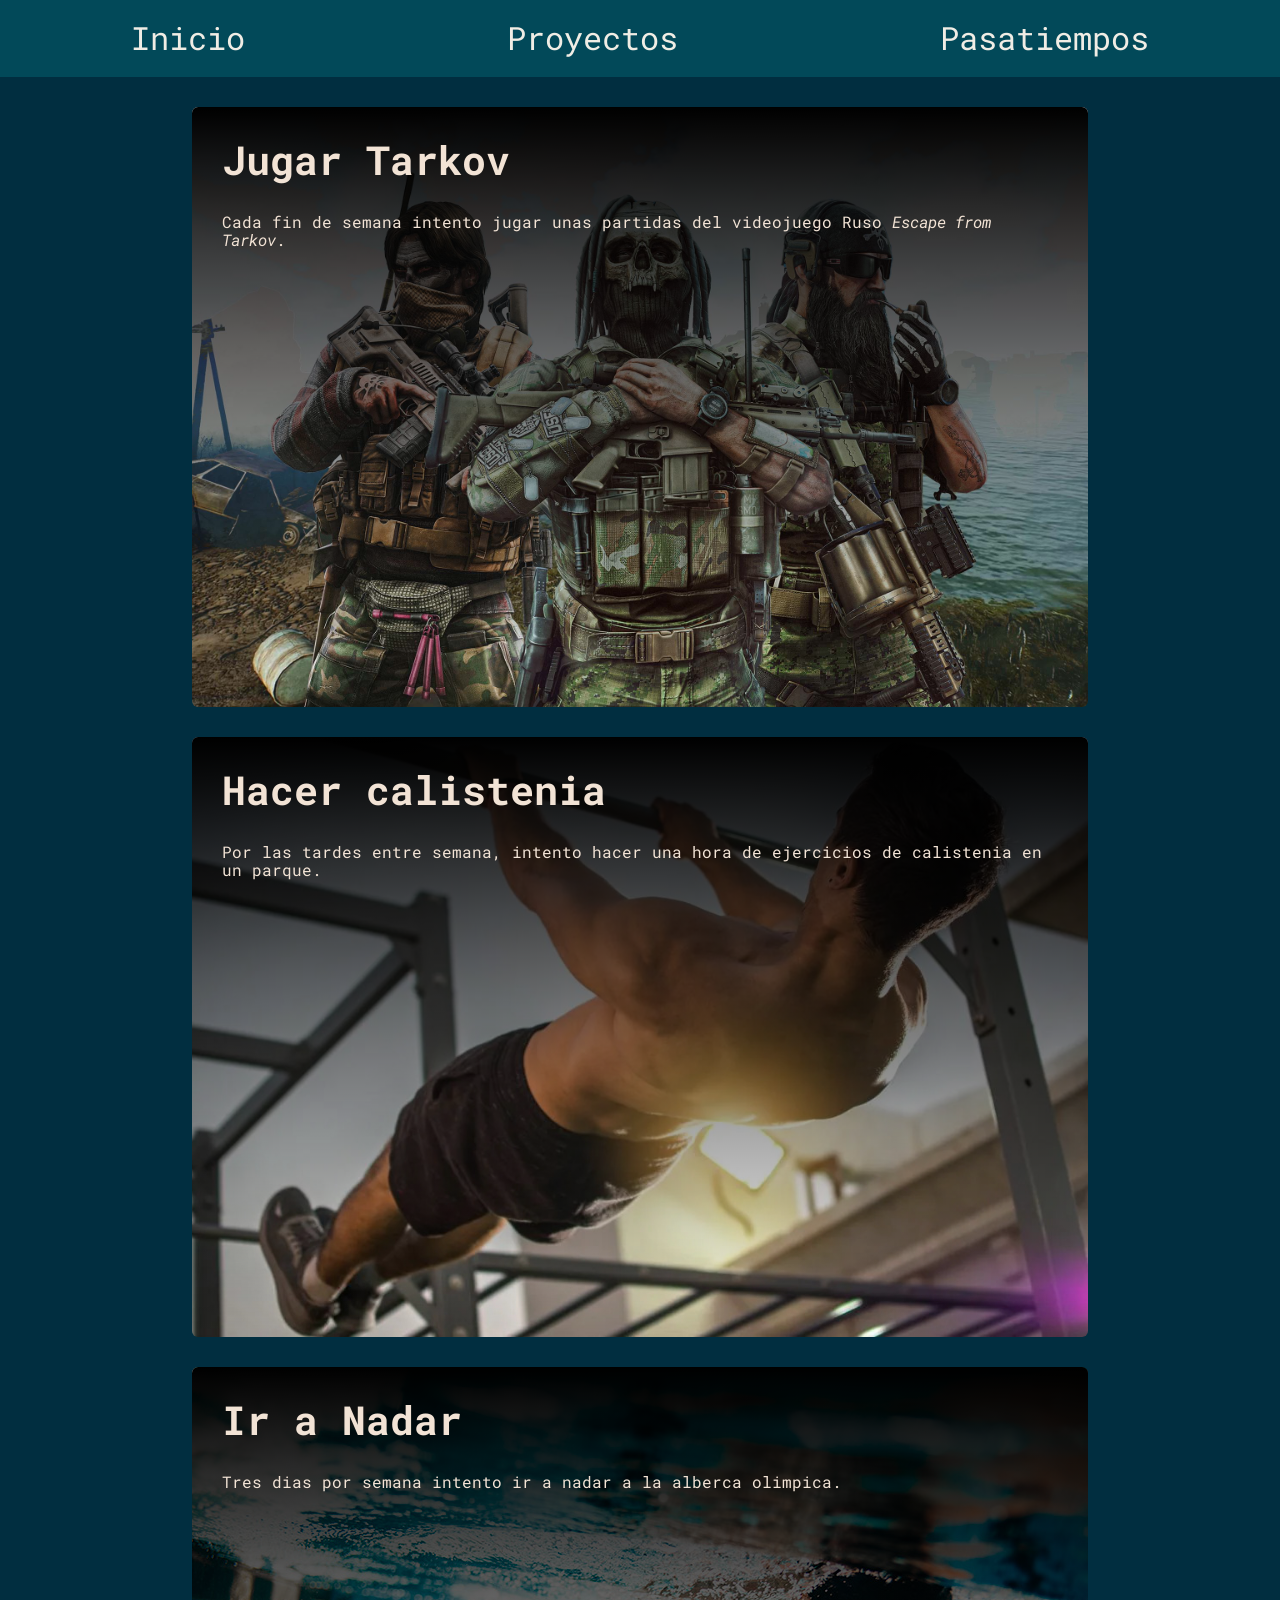
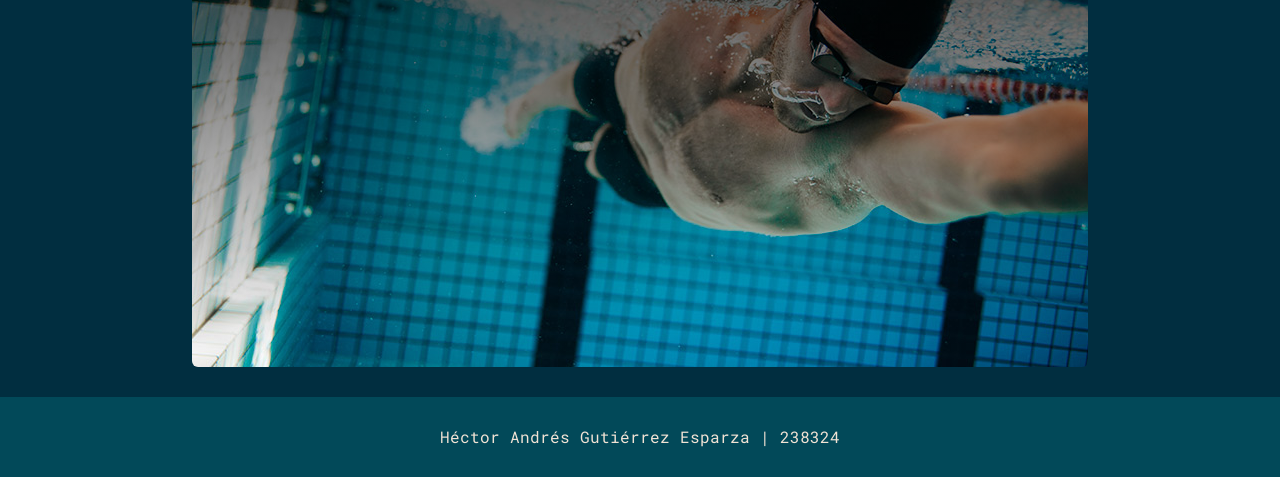
==== pasatiempos.html @ e62ec712 "Version preeliminar" ====
<!DOCTYPE html>
<html lang="en">

<head>
    <meta charset="UTF-8">
    <meta name="viewport" content="width=device-width, initial-scale=1.0">
    <title>Pasatiempos</title>
    <link rel="stylesheet" href="css/normalize.css">
    <link rel="stylesheet" href="css/style.css">
    <link rel="preconnect" href="https://fonts.googleapis.com">
    <link rel="preconnect" href="https://fonts.gstatic.com" crossorigin>
    <link href="https://fonts.googleapis.com/css2?family=Roboto+Mono:ital,wght@0,100..700;1,100..700&display=swap"
        rel="stylesheet">
</head>

<body>
    <header>
        <nav>
            <button  onclick="myFunction()" class="dropbtn"><svg xmlns="http://www.w3.org/2000/svg" viewBox="0 0 448 512"><!--!Font Awesome Free 6.6.0 by @fontawesome - https://fontawesome.com License - https://fontawesome.com/license/free Copyright 2024 Fonticons, Inc.--><path d="M0 96C0 78.3 14.3 64 32 64l384 0c17.7 0 32 14.3 32 32s-14.3 32-32 32L32 128C14.3 128 0 113.7 0 96zM0 256c0-17.7 14.3-32 32-32l384 0c17.7 0 32 14.3 32 32s-14.3 32-32 32L32 288c-17.7 0-32-14.3-32-32zM448 416c0 17.7-14.3 32-32 32L32 448c-17.7 0-32-14.3-32-32s14.3-32 32-32l384 0c17.7 0 32 14.3 32 32z"/></svg></button>
            <ul id="list_nav" class="list_nav">
                <li><a href="index.html">Inicio</a></li>
                <li><a href="proyectos.html">Proyectos</a></li>
                <li><a href="pasatiempos.html">Pasatiempos</a></li>
            </ul>
        </nav>
    </header>
    <main>
        <div class="pasatiempo">
            <div class="image p1"></div>
            <div>
                <h3>Jugar Tarkov</h3>
                <p>Cada fin de semana intento jugar unas partidas del videojuego Ruso <span>Escape from Tarkov</span>.</p>
            </div>
        </div>
        <div class="pasatiempo">
            <div class="image p2"></div>
            <div>
                <h3>Hacer calistenia</h3>
                <p>Por las tardes entre semana, intento hacer una hora de ejercicios de calistenia en un parque.</p>
            </div>
        </div>
        <div class="pasatiempo">
            <div class="image p3"></div>
            <div>
                <h3>Ir a Nadar</h3>
                <p>Tres dias por semana intento ir a nadar a la alberca olimpica.</p>
            </div>
        </div>
        <script src="js/dropDown.js"></script>
    </main>
    <footer>
        <p>
            Héctor Andrés Gutiérrez Esparza | 238324
        </p>
    </footer>
</body>

</html>
---- css/style.css ----
:root {
    --chili_pepper: #9b1b30;
    --biking_red: #77212e;
    --eclipse: #343148;
    --sweet_corn: #f0ead6;
    --coconut_milk: #f0ede5;
    --brown_granite: #615550;
    --quetzal_green: #006e6d;
}

*,
h1 {
    margin: 0;
    padding: 0;
    text-decoration: none;
    box-sizing: border-box;
    list-style: none;
}

html {
    font-size: 16px;
    font-family: "Roboto Mono", monospace;
    font-optical-sizing: auto;
    font-style: normal;
    background-color: #012E40;
    color: #F2E3D5;
}

header {
    background-color: #024959;
}

.dropbtn {
    background-color: #024959;
    color: white;
    padding: 16px 32px;
    font-size: 16px;
    border: none;
    outline: none;
    /* border: solid rgba(255, 255, 255, 0.315); */
    /* border-width: 0 1px 1px 0; */
    cursor: pointer;
    display: none;
}

.dropbtn:focus{
    background-color: #3CA6A6;
}

.dropbtn svg{
    fill: #F2E3D5;
    width: 30px;
}

.list_nav {
    height: inherit;
    display: flex;
    justify-content: space-around;
    align-items: center;
}

.list_nav li {
    list-style: none;
    display: flex;
    justify-content: center;
    align-items: center;
}

.list_nav li a {
    padding: 20px 30px;
}

.list_nav li:hover {
    background-color: #026773;
}

.list_nav a {
    color: var(--coconut_milk);
    font-size: 2rem;
}



.main_content {
    width: 95%;
    display: flex;
    flex-direction: row;
    flex: 1 1 200px;
    /* flex-grow: 1, flex-shrink: 1, flex-basis: 200px */
    border-top: 1px solid #ffffff3a;
    margin: 0 auto;
}

.profile {
    display: flex;
    justify-content: center;
    align-items: center;
    height: 350px;
    padding: 0 30px;
}

.profile_image {
    background-color: #F2E3D5;
    background-image: url("../images/profile.JPG");
    width: 300px;
    aspect-ratio: 1 / 1;
    background-position: center;
    background-repeat: no-repeat;
    background-size: contain;
    border-radius: 50%;
    border: 10px solid #024959;
}

.profile_info {
    height: 80%;
    display: flex;
    flex-flow: column nowrap;
    justify-content: center;
    margin-left: 30px;
}

.profile_info h1 {
    font-size: 3rem;
}

.profile_info h2 {
    font-weight: 300;
}


.profile_info h1,
.profile_info h2 {
    /* height: 50px; */
    /* background-color: #024959; */
    /* padding: 0 30px; */
}

.main_content>div {
    margin: 25px 50px;
    /* height: 800px; */
}

.left_content {
    /* max-width: 600px; */
    position: relative;
}

.left_content::after {
    content: "";
    position: absolute;
    width: 1px;
    background-color: #ffffff3a;
    top: 0;
    bottom: 0;
    right: -50px;
    margin-left: -3px;
}

.middle_divisor {
    width: 1px;
    height: 100%;
    background-color: #ffffff3a;
}

.main_content>div>div {
    /* padding: 30px 0; */
}

.contents {
    /* text-wrap: nowrap; */
}

.contents h3 {
    font-size: 1.5rem;
    margin: 10px 0;
    background-color: #024959;
    padding: 2px 20px;
    border-radius: 6px;
}

.contents>div {
    /* margin-left: 20px; */
}

.contact {
    /* background-color: yellow; */
    /* height: 40px; */
    padding: 2px 20px;
    display: flex;
    align-items: center;
    text-wrap: nowrap;
}

.contact .phone {
    word-spacing: -5px;
}

.svg_container {
    width: 28px;
    height: 28px;
    padding: 4px;
    background-color: #F2E3D5;
    border-radius: 50%;
    margin-right: 10px;
}

.svg_container svg {
    fill: #024959;
    width: 100%;
}

.language {
    padding: 2px 20px;
    display: flex;
    justify-content: space-between;
    align-items: center;
}

.language p {
    /* background-color: #9b1b30; */
    width: 120px;
    margin-right: 15px;
}

.container_languages {
    text-align: right;
    width: 100%;
    background-color: #F2E3D5;
    /* border-radius: px; */
}

.bar {
    background-color: #3CA6A6;
    padding-right: 10px;
    height: 10px;
}

.es {
    width: 100%;
}

.en {
    width: 70%;
}

.contents .list_container {
    padding-left: 40px;
}

.contents li {
    padding: 2px 0;
    position: relative;
    /* font-size: 0.8rem; */
}

.contents li::before {
    content: "";
    /* Puedes insertar cualquier símbolo o carácter aquí */
    /* color: gold; */
    /* Cambia el color del símbolo */
    /* font-size: 1.2em; */
    /* Ajusta el tamaño del símbolo */
    position: absolute;
    /* left: -p; */
    /* Ajusta la posición según tu necesidad */

    border: solid #3CA6A6;
    border-width: 0 3px 3px 0;
    display: inline-block;
    padding: 3px;
    transform: translate(-20px, 6px) rotate(-45deg);
    /* transform: rotate(-45deg); */
    -webkit-transform: translate(-20px, 6px) rotate(-45deg);
    /* -webkit-transform: rotate(-45deg); */
    margin-right: 10px;
}

.list_container p {
    font-weight: bold;
}

.list_container .education {
    margin-bottom: 10px;
}

/* ////////////////////////////////////////////Contenido Derecha */
.right_content>div {
    /* margin-bottom: 30px; */
}

.right_content h3 {
    font-size: 2.5rem;
    margin-bottom: 20px;
}

.aboutme_container {
    margin-bottom: 25px;
}



.aboutme_container h3 {
    /* display: inline-block;
    
    padding: 25px;
    border-radius: 15px 15px 0 0;
    border: solid #024959;
    border-width: 15px 15px 0 15px; */
}

.aboutme_container p {
    /* margin-bottom: 25px; */
    background-color: #024959;
    padding: 25px;
    border-radius: 6px;
    /* text-align: justify;
    line-height: 1;
    word-spacing: 2px;  */
}

.aboutme_container p::first-letter {
    font-size: 2.75rem;
    float: left;
    /* Hace que el texto se ajuste alrededor de la primera letra */
    margin-right: 10px;
    line-height: 0.8;
    /* Ajusta la altura de la línea para que se alinee mejor */
    font-weight: bold;
    /* Opción para hacer la letra más destacada */
}

.eperience_container h3 {
    /* margin-bottom: 20px; */
}

/* The actual timeline (the vertical ruler) */
.timeline {
    position: relative;
    max-width: 1200px;
    margin: 0 auto;
    padding: 30px 0;
}

/* The actual timeline (the vertical ruler) */
.timeline::after {
    content: "";
    position: absolute;
    width: 6px;
    background-color: #F2E3D5;
    top: 0;
    bottom: 0;
    left: 50%;
    margin-left: -3px;
}

/* Container around content */
.container {
    padding: 10px 40px;
    position: relative;
    background-color: inherit;
    width: 50%;
}

/* The circles on the timeline */
.container::after {
    content: "";
    position: absolute;
    width: 25px;
    height: 25px;
    right: -17px;
    background-color: #024959;
    border: 4px solid #F2E3D5;
    top: 15px;
    border-radius: 50%;
    z-index: 1;
}

/* Place the container to the left */
.left {
    left: 0;
}

/* Place the container to the right */
.right {
    left: 50%;
}

/* Add arrows to the left container (pointing right) */
.left::before {
    content: " ";
    height: 0;
    position: absolute;
    top: 22px;
    width: 0;
    z-index: 1;
    right: 30px;
    border: medium solid black;
    border-width: 10px 0 10px 10px;
    border-color: transparent transparent transparent #024959;
}

/* Add arrows to the right container (pointing left) */
.right::before {
    content: " ";
    height: 0;
    position: absolute;
    top: 22px;
    width: 0;
    z-index: 1;
    left: 30px;
    border: medium solid black;
    border-width: 10px 10px 10px 0;
    border-color: transparent #024959 transparent transparent;
}

/* Fix the circle for containers on the right side */
.right::after {
    left: -16px;
}

/* The actual content */
.content {
    padding: 20px 30px;
    background-color: #024959;
    position: relative;
    border-radius: 6px;
}

footer {
    height: 80px;
    background-color: #024959;
    display: flex;
    justify-content: center;
    align-items: center;
}

/* /////////////////////////////////// proyectos */
.Programming_Language {
    width: 20px;
    aspect-ratio: 1/1;
    position: absolute;
    right: 10px;
}

[alt="(Java)"] {
    background-color: #F2E3D5;
    border-radius: 2px;
}

.tab {
    overflow: hidden;
    /* border: 1px solid #F2E3D5; */
    background-color: #3CA6A6;
}

.tab:first-child {
    border-left: 1px solid #026773;
}

.tab button {
    background-color: inherit;
    float: left;
    border: 1px solid #026773;
    /* border-width: 0 1px 0 0; */
    outline: none;
    cursor: pointer;
    padding: 14px 16px;
    transition: 0.3s;
    color: #F2E3D5;
    position: relative;
    padding-right: 40px;
}

.tab button:hover {
    background-color: #024959;
}

.tab button.active {
    background-color: #012E40;
}

.tabcontent {
    display: none;
    padding: 6px 12px;
    /* border: 1px solid #ccc; */
    border-top: none;
}

.tabcontent {
    padding: 30px;
    animation: fadeEffect 1s;
}

@keyframes fadeEffect {
    from {
        opacity: 0;
    }

    to {
        opacity: 1;
    }
}

.slideshow-container {
    max-width: 1000px;
    position: relative;
    margin: 40px auto 0 auto;
    background-color: black;
}

/* Hide the images by default */
.mySlides {
    display: none;
    width: inherit;
    /* Ajusta el ancho según lo que necesites */
    max-height: 600px;
    /* Ajusta la altura según lo que necesites */
    overflow: hidden;
    /* Para que el contenido que sobresalga quede oculto */
    /* background-color: yellow; */
    position: relative;
}

.mySlides img {
    width: 100%;
    max-height: 600px;
    object-fit: contain;
    padding: 40px;
    /* Mantiene la proporción de la imagen sin estirarla */
}

/* Next & previous buttons */
.prev,
.next {
    cursor: pointer;
    position: absolute;
    top: 50%;
    width: auto;
    margin-top: -22px;
    padding: 16px;
    color: #F2E3D5;
    font-weight: bold;
    font-size: 18px;
    transition: 0.6s ease;
    border-radius: 0 3px 3px 0;
    user-select: none;
    background-color: #3CA6A6;
}

/* Position the "next button" to the right */
.next {
    right: 0;
    border-radius: 3px 0 0 3px;
}

/* On hover, add a black background color with a little bit see-through */
.prev:hover,
.next:hover {
    background-color: #024959;
}

/* Number text (1/3 etc) */
.numbertext {
    position: absolute;
    top: 0;
    left: 0;
    padding: 8px 12px;
    color: #F2E3D5;
    background-color: #3CA6A6;
}

.pasatiempo {
    margin: 30px auto;
    width: 70%;
    height: 600px;
    position: relative;
    /* background-color: yellow; */
}

.pasatiempo .image {
    /* background-color: #024959; */
    width: 100%;
    height: 100%;
    /* padding: 30px; */
    border-radius: 6px;
    color: #F2E3D5;
    position: relative;
}

.pasatiempo .image::before {
    content: "";
    position: absolute;
    top: 0;
    left: 0;
    width: 100%;
    height: 100%;
    background: linear-gradient(to bottom, rgb(0, 0, 0), rgba(0, 0, 0, 0));
    pointer-events: none;
    z-index: 0;
    border-radius: 6px;
}

.pasatiempo div:last-child {
    position: absolute;
    top: 0;
    padding: 30px;
}

.p1 {
    background-image: url("/images/escape-from-tarkov.jpg");
}

.p2 {
    background-image: url("/images/calistenia.jpg");
}

.p3 {
    background-image: url("/images/natacion.jpg");
}

.p1,
.p2,
.p3 {
    background-size: cover;
    background-position: center;
}

.pasatiempo h3 {
    font-size: 2.5rem;
    z-index: 1;
}

.pasatiempo p {
    margin-top: 30px;
}

span {
    font-style: italic;
}

@media only screen and (max-width: 768px) {
    .list_nav {
        flex-direction: column;
    }

    .main_content {
        flex-direction: column;
    }

    .left_content::after {
        display: none;
    }

    .dropbtn {
        display: initial;
    }
    .list_nav{
        display: none;
    }
    .list_nav li{
        width: 100%;
    }

    .list_nav li a{
        padding: 20px 0;
        width: 100%;
        text-align: center;
    }

    .main_content>div{
        margin: 25px 10px;
    }

    .profile{
        flex-direction: column;
        height: auto;
        margin: 30px 0;
    }

    .profile_image{
        width: 300px;
        height: 300px;
    }

    .profile h1{
        font-size: 2.5rem;
    }
    
    main{
        display: flex;
        flex-direction: column;
        justify-content: center;
        align-items: center;
    }
    .pasatiempo{
        margin: 30px auto;
        width: 85%;
    }

    .pasatiempo div:last-child h3{
        font-size: 1rem;
    }

    .p2{
        background-position: 60% 50%
    }

    .p3{
        background-position: 70% 50%
    }

}

@media only screen and (max-width: 1100px) {
    .timeline::after {
        left: 0;
    }

    .container {
        width: 100%;
    }

    .right {
        left: 0;
    }

    .left::before {
        left: 30px;
        border-width: 10px 10px 10px 0;
        border-color: transparent #024959 transparent transparent;
    }

    .left::after {
        left: -16px;
    }
}

.show{
    display: flex;
}

footer p{
    padding: 0 30px;
}
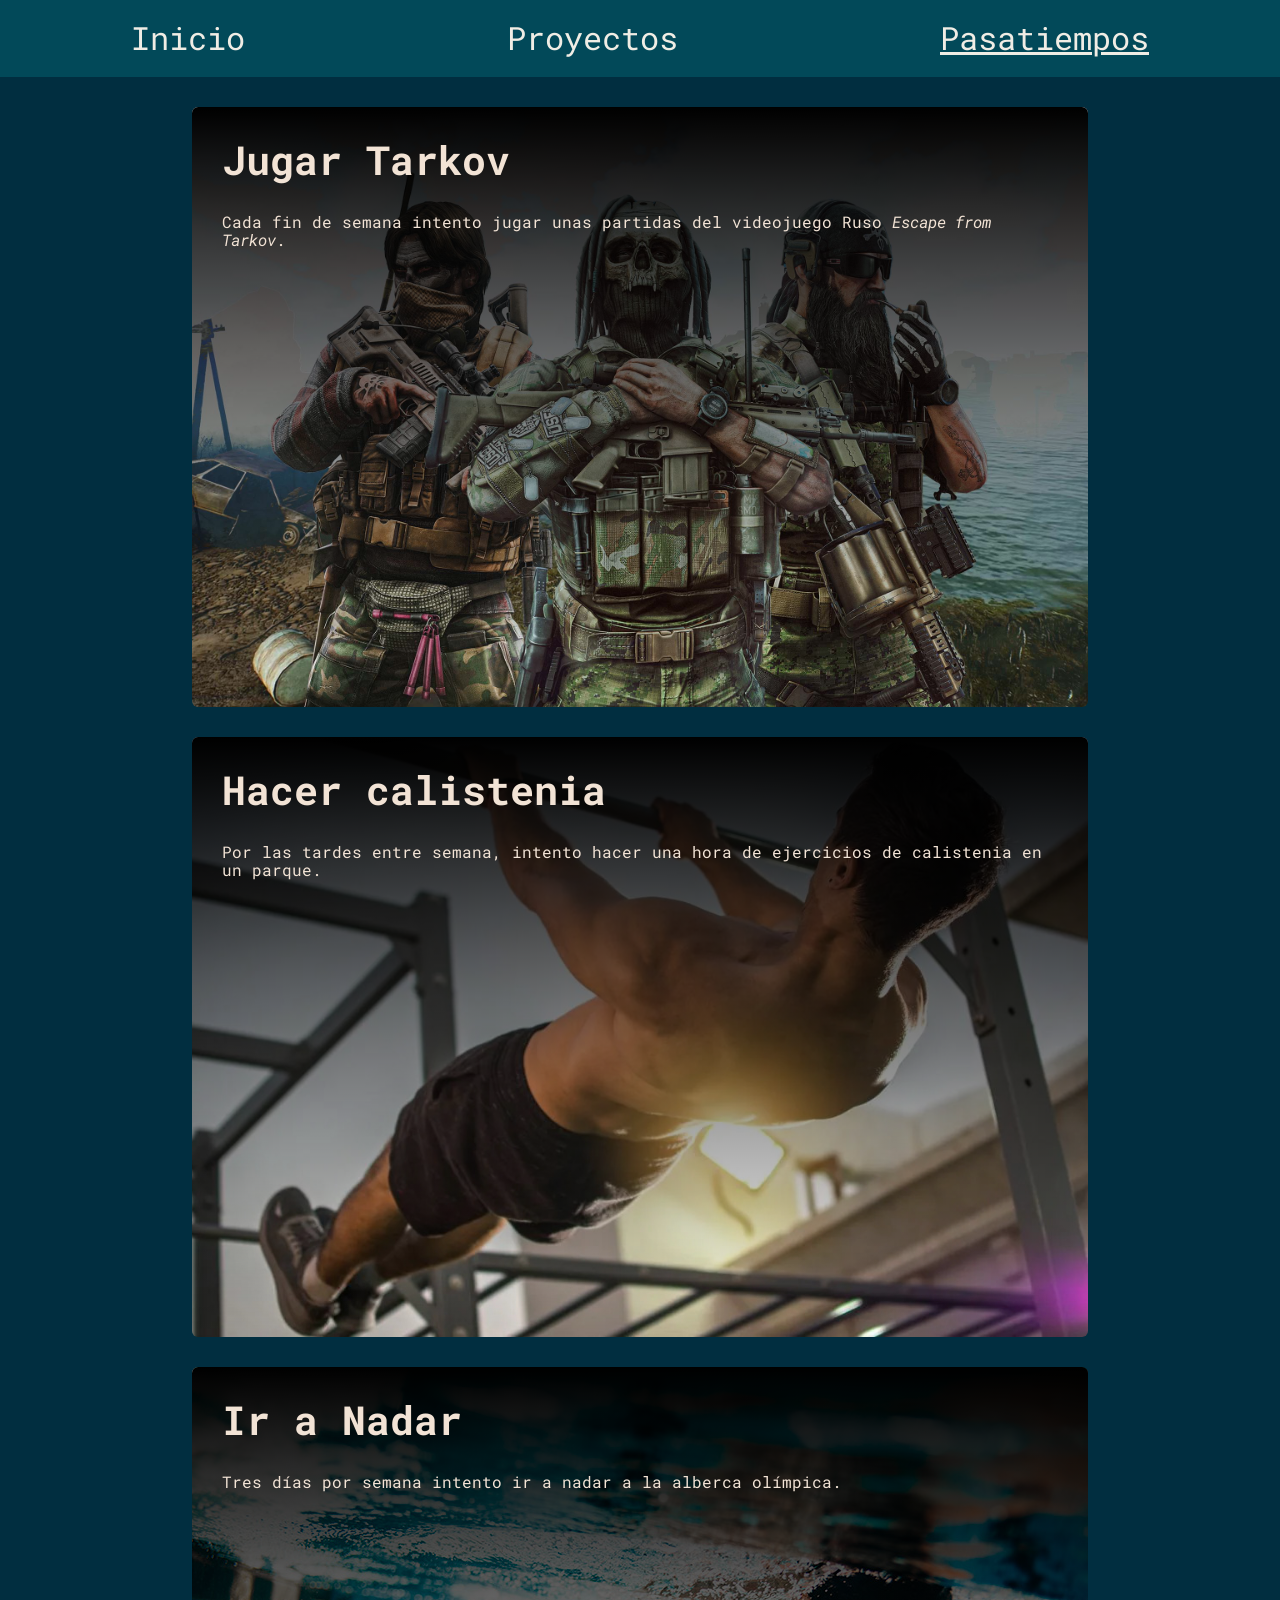
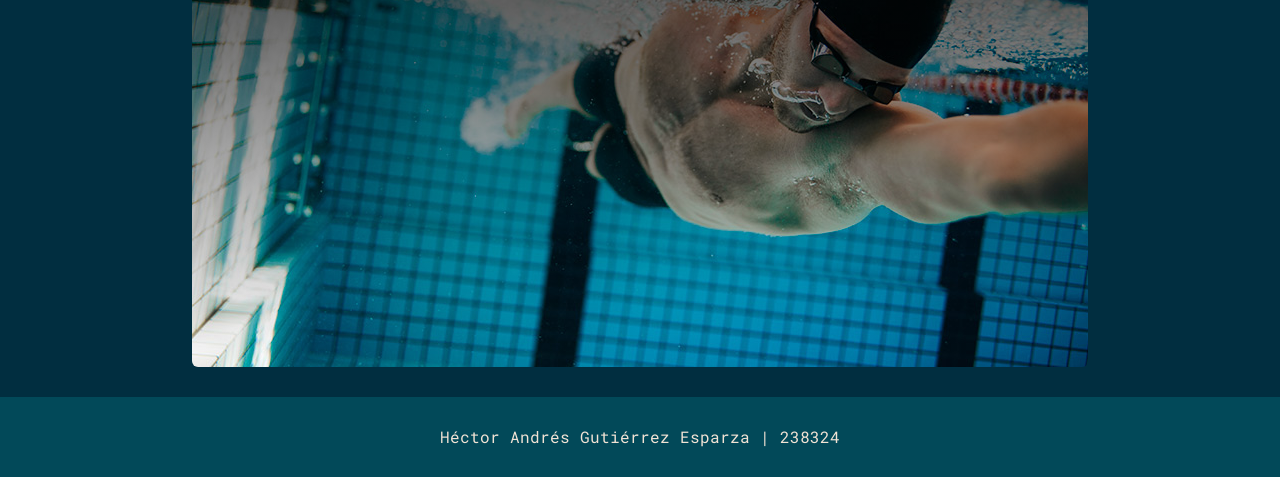
==== commit 0691892a: "version final?" ====
--- a/pasatiempos.html
+++ b/pasatiempos.html
@@ -20,7 +20,7 @@
             <ul id="list_nav" class="list_nav">
                 <li><a href="index.html">Inicio</a></li>
                 <li><a href="proyectos.html">Proyectos</a></li>
-                <li><a href="pasatiempos.html">Pasatiempos</a></li>
+                <li><a href="pasatiempos.html" class="selected">Pasatiempos</a></li>
             </ul>
         </nav>
     </header>
@@ -43,7 +43,7 @@
             <div class="image p3"></div>
             <div>
                 <h3>Ir a Nadar</h3>
-                <p>Tres dias por semana intento ir a nadar a la alberca olimpica.</p>
+                <p>Tres días por semana intento ir a nadar a la alberca olímpica.</p>
             </div>
         </div>
         <script src="js/dropDown.js"></script>
--- a/css/style.css
+++ b/css/style.css
@@ -43,11 +43,11 @@
     display: none;
 }
 
-.dropbtn:focus{
+.dropbtn:focus {
     background-color: #3CA6A6;
 }
 
-.dropbtn svg{
+.dropbtn svg {
     fill: #F2E3D5;
     width: 30px;
 }
@@ -226,6 +226,7 @@
     text-align: right;
     width: 100%;
     background-color: #F2E3D5;
+    border-radius: 6px;
     /* border-radius: px; */
 }
 
@@ -233,6 +234,7 @@
     background-color: #3CA6A6;
     padding-right: 10px;
     height: 10px;
+    border-radius: 6px;
 }
 
 .es {
@@ -654,58 +656,61 @@
     .dropbtn {
         display: initial;
     }
-    .list_nav{
+
+    .list_nav {
         display: none;
     }
-    .list_nav li{
+
+    .list_nav li {
         width: 100%;
     }
 
-    .list_nav li a{
+    .list_nav li a {
         padding: 20px 0;
         width: 100%;
         text-align: center;
     }
 
-    .main_content>div{
+    .main_content>div {
         margin: 25px 10px;
     }
 
-    .profile{
+    .profile {
         flex-direction: column;
         height: auto;
         margin: 30px 0;
     }
 
-    .profile_image{
+    .profile_image {
         width: 300px;
         height: 300px;
     }
 
-    .profile h1{
+    .profile h1 {
         font-size: 2.5rem;
     }
-    
-    main{
+
+    main {
         display: flex;
         flex-direction: column;
         justify-content: center;
         align-items: center;
     }
-    .pasatiempo{
+
+    .pasatiempo {
         margin: 30px auto;
         width: 85%;
     }
 
-    .pasatiempo div:last-child h3{
+    .pasatiempo div:last-child h3 {
         font-size: 1rem;
     }
 
-    .p2{
+    .p2 {
         background-position: 60% 50%
     }
 
-    .p3{
+    .p3 {
         background-position: 70% 50%
     }
 
@@ -735,10 +740,115 @@
     }
 }
 
-.show{
+.show {
     display: flex;
 }
 
-footer p{
+footer p {
     padding: 0 30px;
+}
+
+.modal {
+    display: none;
+    position: fixed; /* Stay in place */
+    z-index: 1; /* Sit on top */
+    left: 0;
+    top: 0;
+    width: 100%; /* Full width */
+    height: 100%; /* Full height */
+    overflow: auto; /* Enable scroll if needed */
+    background-color: rgba(0,0,0,0.5); /* Black w/ opacity */
+    /* display: flex; */
+    justify-content: center;
+    align-items: center;
+}
+
+@keyframes animatetop {
+    from {top: -300px; opacity: 0}
+    to {top: 0; opacity: 1}
+}
+
+.form_container {
+    border-radius: 5px;
+    background-color: #012E40;
+    padding: 30px;
+    margin: auto;
+    max-width: 800px;
+    position: relative;
+    animation-name: animatetop;
+    animation-duration: 0.4s
+}
+
+/* The Close Button */
+.close {
+  color: #aaa;
+  /* float: right; */
+  text-align: right;
+  font-size: 28px;
+  font-weight: bold;
+  display: block;
+}
+
+.close:hover,
+.close:focus {
+  color: black;
+  text-decoration: none;
+  cursor: pointer;
+}
+
+/* Style inputs with type="text", select elements and textareas */
+input[type=text],
+input[type=email],
+select,
+textarea {
+    width: 100%;
+    /* Full width */
+    padding: 12px;
+    /* Some padding */
+    border: 1px solid #ccc;
+    /* Gray border */
+    border-radius: 4px;
+    /* Rounded borders */
+    box-sizing: border-box;
+    /* Make sure that padding and width stays in place */
+    margin-top: 6px;
+    /* Add a top margin */
+    margin-bottom: 16px;
+    /* Bottom margin */
+    resize: vertical
+        /* Allow the user to vertically resize the textarea (not horizontally) */
+}
+
+/* Style the submit button with a specific background color etc */
+input[type=submit] {
+    background-color: #026773;
+    color: white;
+    padding: 12px 20px;
+    border: none;
+    border-radius: 4px;
+    cursor: pointer;
+}
+
+/* When moving the mouse over the submit button, add a darker green color */
+input[type=submit]:hover {
+    background-color: #024959;
+}
+
+#contact_btn{
+    margin: 0 auto;
+    text-decoration: underline;
+    text-align: center;
+    cursor: pointer;
+    /* background-color: #024959; */
+    padding: 5px 20px;
+    /* margin-top: 10px; */
+    border-radius: 6px;
+}
+
+#contact_btn:hover{
+    background-color: #026773;
+}
+
+.selected{
+    text-decoration: underline;
 }
